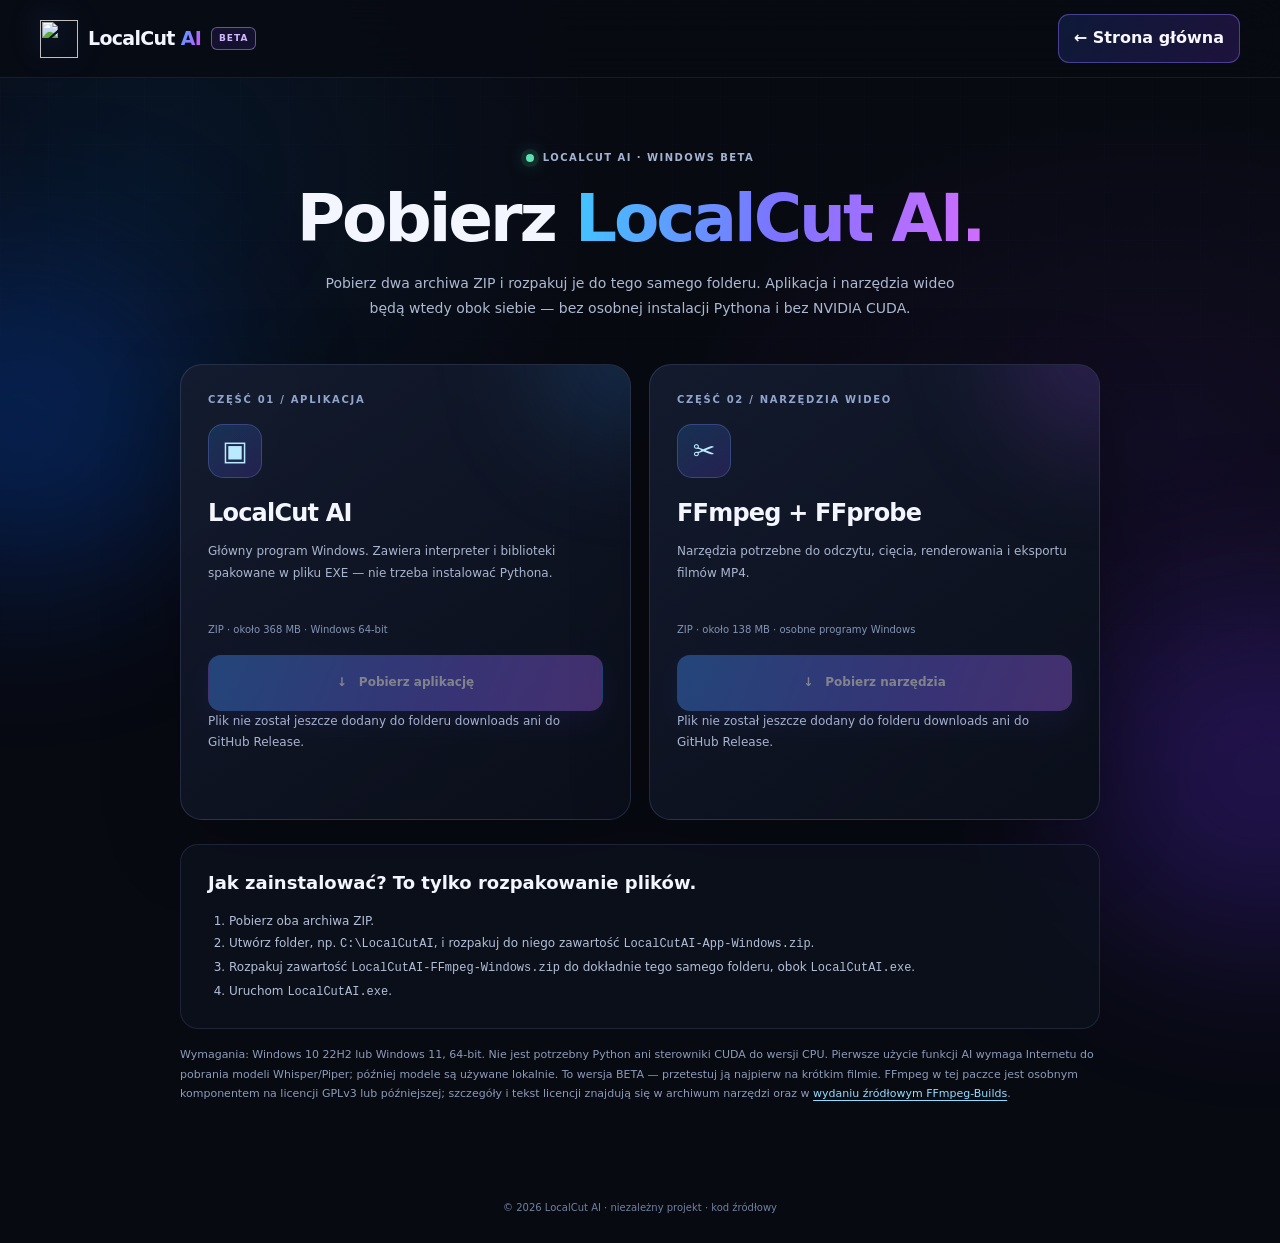
==== downloads.html @ 27575887 "Add files via upload" ====
<!doctype html>
<html lang="pl">
<head>
  <meta charset="utf-8">
  <meta name="viewport" content="width=device-width, initial-scale=1">
  <meta name="theme-color" content="#080a12">
  <meta name="github-repo" content="" data-note="Ustaw owner/repo, aby pobierać assety z publicznych GitHub Releases">
  <meta name="description" content="Pobierz LocalCut AI BETA na Windows 10/11 64-bit. Aplikacja i narzędzia FFmpeg.">
  <title>Pobieranie LocalCut AI — BETA</title>
  <link rel="icon" type="image/png" href="assets/favicon.png">
  <link rel="stylesheet" href="style.css">
  <style>
    .download-page-main{min-height:calc(100vh - 150px);padding:72px 0 96px;position:relative}
    .download-page-hero{text-align:center;max-width:760px;margin:0 auto 42px}
    .download-page-hero .eyebrow{justify-content:center}
    .download-page-hero h1{font-size:clamp(40px,6vw,66px);line-height:1.04;letter-spacing:-3px;margin:18px 0}
    .download-page-hero h1 span{background:linear-gradient(95deg,#42c5ff,#7d72ff,#d16dff);color:transparent;background-clip:text}
    .download-page-hero p{color:#aeb9d1;max-width:640px;margin:0 auto;line-height:1.8;font-size:14px}
    .download-parts{display:grid;grid-template-columns:repeat(2,minmax(0,1fr));gap:18px;max-width:920px;margin:0 auto}
    .download-part{position:relative;overflow:hidden;border:1px solid rgba(137,157,218,.2);border-radius:22px;padding:27px;background:linear-gradient(145deg,rgba(20,28,47,.94),rgba(11,15,26,.94));box-shadow:0 24px 80px rgba(0,0,0,.24)}
    .download-part:before{content:"";position:absolute;width:180px;height:180px;right:-90px;top:-100px;border-radius:50%;filter:blur(55px);background:rgba(54,155,255,.17);pointer-events:none}
    .download-part.tools:before{background:rgba(171,81,255,.2)}
    .part-number{font-size:10px;letter-spacing:1.7px;color:#91a4ce;font-weight:800}
    .part-icon{width:54px;height:54px;border-radius:15px;display:grid;place-items:center;margin:17px 0;background:linear-gradient(145deg,rgba(45,153,255,.19),rgba(127,82,255,.18));border:1px solid rgba(116,155,255,.28);font-size:27px;color:#b9eaff}
    .download-part h2{font-size:24px;letter-spacing:-.8px;margin:0 0 9px}
    .download-part p{font-size:12px;color:#a9b5cf;line-height:1.8;min-height:64px;margin:0 0 17px}
    .part-size{font-size:10px;color:#8393b5;margin:0 0 17px}
    .download-part .button{width:100%}
    .download-part .button[aria-disabled="true"]{opacity:.48;pointer-events:none;filter:grayscale(.25)}
    .part-status{font-size:10px;color:#8797b7;min-height:17px;margin:10px 0 0;line-height:1.6}
    .download-steps{max-width:920px;margin:24px auto 0;padding:24px 27px;border:1px solid rgba(137,157,218,.15);border-radius:18px;background:rgba(14,19,32,.68)}
    .download-steps h2{font-size:18px;margin:0 0 13px}
    .download-steps ol{margin:0;padding-left:21px;color:#b3bfd7;font-size:12px;line-height:1.9}
    .download-note{max-width:920px;margin:16px auto 0;color:#8c9ab8;font-size:11px;line-height:1.8}
    .download-note a{color:#91ddff;text-decoration:underline;text-underline-offset:3px}
    .download-footer{text-align:center;padding:0 20px 30px;color:#71809f;font-size:10px}
    @media(max-width:720px){.download-page-main{padding-top:50px}.download-parts{grid-template-columns:1fr}.download-part p{min-height:0}.download-page-hero h1{letter-spacing:-2px}}
  </style>
</head>
<body>
  <div class="scroll-progress" id="scroll-progress"></div>
  <div class="ambient ambient-one" aria-hidden="true"></div>
  <div class="ambient ambient-two" aria-hidden="true"></div>
  <header class="topbar">
    <a class="brand" href="index.html"><img src="assets/localcutai-logo.svg" alt="" width="38" height="38"><span>LocalCut <b>AI</b></span><span class="beta-mark">BETA</span></a>
    <a class="nav-download" href="index.html">← Strona główna</a>
  </header>
  <main class="download-page-main container">
    <div class="download-page-hero reveal is-visible">
      <div class="eyebrow"><span class="pulse-dot"></span> LOCALCUT AI · WINDOWS BETA</div>
      <h1>Pobierz <span>LocalCut AI.</span></h1>
      <p>Pobierz dwa archiwa ZIP i rozpakuj je do tego samego folderu. Aplikacja i narzędzia wideo będą wtedy obok siebie — bez osobnej instalacji Pythona i bez NVIDIA CUDA.</p>
    </div>
    <div class="download-parts">
      <article class="download-part">
        <div class="part-number">CZĘŚĆ 01 / APLIKACJA</div>
        <div class="part-icon">▣</div>
        <h2>LocalCut AI</h2>
        <p>Główny program Windows. Zawiera interpreter i biblioteki spakowane w pliku EXE — nie trzeba instalować Pythona.</p>
        <div class="part-size">ZIP · około 368 MB · Windows 64-bit</div>
        <a class="button primary" id="app-download" href="downloads/LocalCutAI-App-Windows.zip" aria-disabled="true"><span>↓</span> Pobierz aplikację</a>
        <p class="part-status" id="app-status" role="status">Sprawdzanie dostępności pliku…</p>
      </article>
      <article class="download-part tools">
        <div class="part-number">CZĘŚĆ 02 / NARZĘDZIA WIDEO</div>
        <div class="part-icon">✂</div>
        <h2>FFmpeg + FFprobe</h2>
        <p>Narzędzia potrzebne do odczytu, cięcia, renderowania i eksportu filmów MP4.</p>
        <div class="part-size">ZIP · około 138 MB · osobne programy Windows</div>
        <a class="button primary" id="ffmpeg-download" href="downloads/LocalCutAI-FFmpeg-Windows.zip" aria-disabled="true"><span>↓</span> Pobierz narzędzia</a>
        <p class="part-status" id="ffmpeg-status" role="status">Sprawdzanie dostępności pliku…</p>
      </article>
    </div>
    <section class="download-steps reveal is-visible">
      <h2>Jak zainstalować? To tylko rozpakowanie plików.</h2>
      <ol>
        <li>Pobierz oba archiwa ZIP.</li>
        <li>Utwórz folder, np. <code>C:\LocalCutAI</code>, i rozpakuj do niego zawartość <code>LocalCutAI-App-Windows.zip</code>.</li>
        <li>Rozpakuj zawartość <code>LocalCutAI-FFmpeg-Windows.zip</code> do dokładnie tego samego folderu, obok <code>LocalCutAI.exe</code>.</li>
        <li>Uruchom <code>LocalCutAI.exe</code>.</li>
      </ol>
    </section>
    <p class="download-note">Wymagania: Windows 10 22H2 lub Windows 11, 64-bit. Nie jest potrzebny Python ani sterowniki CUDA do wersji CPU. Pierwsze użycie funkcji AI wymaga Internetu do pobrania modeli Whisper/Piper; później modele są używane lokalnie. To wersja BETA — przetestuj ją najpierw na krótkim filmie. FFmpeg w tej paczce jest osobnym komponentem na licencji GPLv3 lub późniejszej; szczegóły i tekst licencji znajdują się w archiwum narzędzi oraz w <a href="https://github.com/BtbN/FFmpeg-Builds/releases/tag/autobuild-2026-10-27-18-38" target="_blank" rel="noopener">wydaniu źródłowym FFmpeg-Builds</a>.</p>
  </main>
  <footer class="download-footer">© <span id="year"></span> LocalCut AI · niezależny projekt · <a href="index.html#source">kod źródłowy</a></footer>
  <script src="download-page.js"></script>
</body>
</html>
---- style.css ----
:root{--bg:#080a12;--panel:#111522;--panel2:#151b2b;--text:#f4f6ff;--muted:#a2adc7;--line:rgba(155,171,219,.18);--cyan:#29d7ff;--blue:#477fff;--violet:#7957ff;--pink:#e333f5;--green:#5be2ad;--radius:22px;--max:1200px;--shadow:0 24px 90px rgba(0,0,0,.36)}
*{box-sizing:border-box}html{scroll-behavior:smooth;scroll-padding-top:94px}body{margin:0;background:radial-gradient(ellipse at 12% 14%,rgba(0,145,255,.085),transparent 28%),radial-gradient(ellipse at 90% 36%,rgba(140,55,255,.075),transparent 30%),var(--bg);color:var(--text);font-family:Inter,ui-sans-serif,system-ui,-apple-system,"Segoe UI",sans-serif;line-height:1.55;overflow-x:hidden}body:before{content:"";position:fixed;inset:0;z-index:-1;pointer-events:none;background-image:linear-gradient(rgba(122,143,194,.025) 1px,transparent 1px),linear-gradient(90deg,rgba(122,143,194,.025) 1px,transparent 1px);background-size:48px 48px;mask-image:linear-gradient(to bottom,black,transparent 78%)}a{color:inherit;text-decoration:none}button,input,select{font:inherit}.container{width:min(var(--max),calc(100% - 52px));margin-inline:auto}.scroll-progress{position:fixed;top:0;left:0;height:3px;width:0;background:linear-gradient(90deg,var(--cyan),var(--blue),var(--pink));z-index:1000;box-shadow:0 0 16px rgba(111,97,255,.85)}.ambient{position:absolute;pointer-events:none;filter:blur(90px);opacity:.25;border-radius:50%;z-index:-1;animation:ambientFloat 16s ease-in-out infinite alternate}.ambient-one{width:360px;height:320px;left:-160px;top:260px;background:#005dff}.ambient-two{width:390px;height:340px;right:-180px;top:600px;background:#6f31ff;animation-delay:-5s}.ambient-three{width:290px;height:250px;right:24%;top:1700px;background:#008abf;opacity:.13;animation-delay:-9s}@keyframes ambientFloat{from{transform:translate(0,0) scale(1)}to{transform:translate(55px,-36px) scale(1.16)}}
.topbar{height:78px;position:sticky;top:0;z-index:80;display:flex;align-items:center;justify-content:space-between;padding:0 max(26px,calc((100vw - var(--max))/2));background:rgba(8,10,18,.8);border-bottom:1px solid rgba(145,163,210,.12);backdrop-filter:blur(20px)}.brand{display:flex;align-items:center;gap:10px;font-size:19px;font-weight:800;letter-spacing:-.7px;white-space:nowrap}.brand img{width:38px;height:38px;filter:drop-shadow(0 0 15px rgba(83,111,255,.32))}.brand b{background:linear-gradient(110deg,#45a9ff,#ad67ff 72%,#ef4de4);color:transparent;background-clip:text}.beta-mark{font-size:9px;letter-spacing:1px;font-weight:800;padding:4px 7px;border:1px solid rgba(201,174,255,.45);border-radius:6px;color:#d2b9ff;background:rgba(106,70,230,.13)}.nav{display:flex;align-items:center;gap:25px;color:#c1c8da;font-size:12px}.nav>a:not(.nav-download){transition:color .2s}.nav>a:not(.nav-download):hover{color:#fff}.nav-download{display:flex;align-items:center;gap:10px;padding:11px 15px;border-radius:11px;border:1px solid rgba(137,118,255,.45);background:linear-gradient(120deg,rgba(54,108,255,.17),rgba(134,63,255,.18));color:#f8f7ff;font-weight:700}.nav-download span{font-size:16px;color:#a5e7ff}.menu-toggle{display:none;background:transparent;border:1px solid var(--line);color:white;border-radius:10px;padding:7px 11px;font-size:22px;cursor:pointer}
.hero{min-height:640px;padding-top:78px;padding-bottom:78px;display:grid;grid-template-columns:.91fr 1.09fr;align-items:center;gap:38px}.hero-copy{position:relative;z-index:2}.eyebrow{display:flex;align-items:center;gap:9px;color:#a5b3d2;font-size:10px;font-weight:800;letter-spacing:1.45px;line-height:1.65}.pulse-dot{width:8px;height:8px;background:var(--green);border-radius:50%;box-shadow:0 0 0 5px rgba(91,226,173,.1),0 0 18px rgba(91,226,173,.65);animation:pulse 2s ease-in-out infinite}.beta-pill{letter-spacing:.75px;border:1px solid rgba(207,167,255,.3);color:#d9c2ff;background:rgba(127,79,255,.13);padding:4px 8px;border-radius:7px;font-size:9px;white-space:nowrap}@keyframes pulse{50%{box-shadow:0 0 0 8px rgba(91,226,173,.015),0 0 22px rgba(91,226,173,.9)}}.hero h1{font-size:clamp(45px,5vw,70px);line-height:1.02;letter-spacing:-3.8px;margin:24px 0 21px;font-weight:850}.hero h1 span,.section h2 span,.privacy-copy h2 span,.download-copy h2 span{background:linear-gradient(95deg,#42c5ff 0%,#6887ff 38%,#bc6bff 79%,#ee69dc 100%);color:transparent;background-clip:text}.hero-lede{color:#b0bbd1;font-size:15px;max-width:525px;line-height:1.9;margin:0}.hero-actions{display:flex;gap:12px;flex-wrap:wrap;margin-top:29px}.button{display:inline-flex;align-items:center;justify-content:center;gap:12px;min-height:56px;padding:10px 16px;border-radius:13px;font-size:12px;font-weight:750;border:1px solid transparent;transition:transform .2s,border-color .2s,box-shadow .2s,background .2s;cursor:pointer}.button:hover{transform:translateY(-2px)}.button.primary{background:linear-gradient(110deg,#287cfb,#6654f7 62%,#8e4ce8);box-shadow:0 10px 32px rgba(78,85,248,.22);color:#fff}.button.primary:hover{box-shadow:0 14px 40px rgba(78,85,248,.38)}.button.secondary{border-color:rgba(138,157,208,.3);background:rgba(18,23,38,.72);color:#edf1ff}.button.secondary:hover{border-color:rgba(112,202,255,.7);background:rgba(27,37,61,.8)}.button small{display:block;color:#d3dcff;font-weight:500;font-size:9px;margin-top:2px}.windows-mark{font-size:29px;line-height:1;color:#eaf8ff}.source-braces{font:700 17px ui-monospace,monospace;color:#9eeeff}.button-arrow{margin-left:5px;font-size:19px;font-weight:400}.download-trigger[aria-disabled="true"]{opacity:.62;filter:saturate(.65);cursor:not-allowed}.download-trigger[aria-disabled="true"]:hover{transform:none;box-shadow:0 10px 32px rgba(78,85,248,.22)}.download-status{font-size:10px;line-height:1.65;color:#8794b0;min-height:17px;margin:10px 0 0}.trust-row{display:flex;gap:18px;flex-wrap:wrap;margin-top:20px;color:#a4b0c7;font-size:10px}.trust-row span{display:flex;align-items:center;gap:6px}.trust-row i{font-style:normal;color:var(--green);font-size:13px}.hero-visual{position:relative;min-width:0;padding:14px 2px 22px 0;perspective:1000px}.hero-orbit{position:absolute;pointer-events:none;border-radius:50%;border:1px solid rgba(93,140,255,.24);transform:rotate(-16deg);animation:orbitPulse 8s ease-in-out infinite}.orbit-a{width:115%;height:90%;left:-6%;top:7%;box-shadow:0 0 44px rgba(77,87,255,.1)}.orbit-b{width:100%;height:110%;left:3%;top:-8%;border-color:rgba(186,87,255,.16);animation-delay:-4s}@keyframes orbitPulse{50%{transform:rotate(-9deg) scale(1.018);opacity:.5}}.screenshot-frame{position:relative;background:#0d111b;border:1px solid rgba(119,149,229,.44);border-radius:17px;padding:7px;box-shadow:0 25px 100px rgba(12,51,151,.26),0 5px 25px rgba(0,0,0,.45);transform:rotateY(-5deg) rotateX(1.5deg);overflow:hidden}.browser-chrome{height:33px;display:flex;align-items:center;gap:12px;padding:0 9px;color:#8795b6;font-size:9px;border-bottom:1px solid rgba(142,159,202,.13)}.chrome-dots{display:flex;gap:5px}.chrome-dots i{width:7px;height:7px;border-radius:50%;background:#fb6b72}.chrome-dots i:nth-child(2){background:#e9b65c}.chrome-dots i:nth-child(3){background:#56d5a5}.chrome-beta{margin-left:auto;color:#d6b8ff;border:1px solid rgba(177,126,255,.3);border-radius:5px;padding:2px 5px;font-size:8px}.hero-screenshot{display:block;width:100%;height:auto;border-radius:5px;position:relative;z-index:1}.frame-reflection{position:absolute;top:-20%;left:-70%;height:160%;width:45%;z-index:2;transform:rotate(20deg);background:linear-gradient(90deg,transparent,rgba(255,255,255,.08),transparent);animation:shine 8s ease-in-out infinite}@keyframes shine{0%,20%{left:-70%}60%,100%{left:140%}}.float-chip{position:absolute;z-index:4;display:flex;align-items:center;gap:10px;padding:12px 14px;border:1px solid rgba(125,148,213,.3);border-radius:13px;background:rgba(14,19,32,.92);box-shadow:0 18px 55px rgba(0,0,0,.33);backdrop-filter:blur(15px);animation:floatUp 5s ease-in-out infinite}.chip-caption{left:-28px;top:3px}.chip-voice{right:-10px;bottom:0;animation-delay:-2.5s}@keyframes floatUp{50%{transform:translateY(-9px)}}.chip-icon{width:34px;height:34px;display:grid;place-items:center;border-radius:9px;font-size:12px;font-weight:900}.cyan-icon{color:#95f1ff;background:rgba(27,183,255,.17);border:1px solid rgba(27,183,255,.32)}.purple-icon{color:#e1bbff;background:rgba(150,89,255,.2);border:1px solid rgba(172,103,255,.32);font-size:20px}.float-chip b{display:block;font-size:11px}.float-chip small{display:block;font-size:9px;color:#91a0c0;margin-top:2px}.chip-check{color:var(--green);font-size:17px}.equalizer{display:flex;align-items:center;gap:3px;height:25px}.equalizer i{width:3px;border-radius:4px;background:#b77cff;height:8px;animation:eq .8s ease-in-out infinite alternate}.equalizer i:nth-child(2){height:17px;animation-delay:-.2s}.equalizer i:nth-child(3){height:12px;animation-delay:-.5s}.equalizer i:nth-child(4){height:22px;animation-delay:-.1s}.equalizer i:nth-child(5){height:10px;animation-delay:-.35s}@keyframes eq{to{height:4px}}
.ticker-band{overflow:hidden;white-space:nowrap;border-block:1px solid rgba(134,157,213,.14);background:rgba(13,17,29,.65)}.ticker-track{display:flex;align-items:center;justify-content:flex-start;gap:28px;width:max-content;padding:18px 0;animation:ticker 36s linear infinite;color:#8d9ab7;font-size:9px;letter-spacing:1.7px;font-weight:800}.ticker-track b{color:#7e70ff;font-size:14px}@keyframes ticker{to{transform:translateX(-50%)}}
.section{padding-top:105px;padding-bottom:100px}.section-heading{display:flex;align-items:flex-end;justify-content:space-between;gap:36px;margin-bottom:34px}.section-heading>.eyebrow,.section-heading .eyebrow{margin-bottom:14px}.section h2,.download-copy h2{font-size:clamp(35px,4vw,51px);line-height:1.08;letter-spacing:-2.2px;margin:0;font-weight:820}.section-heading>p{max-width:350px;color:#9ea9c3;font-size:13px;line-height:1.85;margin:0 0 3px}.feature-grid{display:grid;grid-template-columns:repeat(3,minmax(0,1fr));gap:15px}.feature-card{position:relative;isolation:isolate;min-height:252px;overflow:hidden;padding:24px;border:1px solid rgba(138,157,210,.16);border-radius:18px;background:linear-gradient(150deg,rgba(19,25,42,.9),rgba(11,14,24,.96));transition:transform .25s,border-color .25s,background .25s}.feature-card:before{content:"";position:absolute;width:190px;height:190px;right:-110px;top:-105px;border-radius:50%;background:#5978ff;opacity:0;filter:blur(45px);z-index:-1;transition:opacity .3s}.feature-card:hover{transform:translateY(-5px);border-color:rgba(112,169,255,.5);background:linear-gradient(150deg,rgba(24,32,54,.96),rgba(11,14,24,.96))}.feature-card:hover:before{opacity:.22}.feature-icon{width:44px;height:44px;border-radius:13px;display:grid;place-items:center;font-weight:850;font-size:15px;margin-bottom:18px;border:1px solid rgba(153,176,255,.22)}.feature-icon.cyan{color:#82ecff;background:linear-gradient(145deg,#0c4261,#0b273a)}.feature-icon.violet{color:#c9baff;background:linear-gradient(145deg,#352160,#1c1c3d)}.feature-icon.blue{color:#99beff;background:linear-gradient(145deg,#123c70,#142448)}.feature-icon.purple{color:#dab2ff;background:linear-gradient(145deg,#50286c,#241839)}.feature-icon.orange{color:#ffd09b;background:linear-gradient(145deg,#63401f,#2a211d)}.feature-icon.green{color:#9cf1c4;background:linear-gradient(145deg,#15513e,#172b2b)}.feature-topline{position:absolute;right:20px;top:32px;color:#62708f;font-size:8px;font-weight:800;letter-spacing:1px}.feature-card h3{font-size:16px;letter-spacing:-.3px;margin:0 0 9px}.feature-card p{font-size:12px;line-height:1.8;color:#9da9c3;margin:0;max-width:340px}.feature-bottom{display:flex;flex-wrap:wrap;gap:6px;margin-top:18px}.feature-bottom span{font-size:8px;letter-spacing:.6px;font-weight:800;color:#9eacc9;border:1px solid rgba(134,152,199,.17);border-radius:5px;padding:4px 6px;background:rgba(255,255,255,.018)}
.privacy-band{position:relative;margin:0 0 6px;border-block:1px solid rgba(117,139,201,.15);background:linear-gradient(95deg,rgba(10,25,42,.9),rgba(22,16,43,.85),rgba(9,14,25,.95));overflow:hidden}.privacy-band:before{content:"";position:absolute;inset:0;background:linear-gradient(120deg,transparent 30%,rgba(89,122,255,.07),transparent 75%);animation:privacySweep 11s linear infinite}@keyframes privacySweep{from{transform:translateX(-55%)}to{transform:translateX(55%)}}.privacy-inner{position:relative;display:grid;grid-template-columns:100px minmax(0,1fr) 200px;gap:28px;align-items:center;padding-block:48px}.privacy-symbol{width:78px;height:78px;position:relative;display:grid;place-items:center;border-radius:23px;background:linear-gradient(145deg,rgba(16,104,173,.25),rgba(104,54,199,.23));border:1px solid rgba(82,185,255,.32);box-shadow:inset 0 0 32px rgba(80,130,255,.1)}.privacy-lock{font-size:37px;color:#83ddff}.privacy-ring{position:absolute;inset:-9px;border:1px solid rgba(104,159,255,.24);border-radius:29px;transform:rotate(17deg)}.privacy-copy .eyebrow{margin-bottom:10px}.privacy-copy h2{font-size:31px;letter-spacing:-1px;line-height:1.1;margin:0 0 12px}.privacy-copy p{max-width:690px;color:#a1aec7;font-size:12px;line-height:1.9;margin:0}.privacy-stamp{justify-self:end;width:158px;height:158px;border-radius:50%;display:flex;flex-direction:column;align-items:center;justify-content:center;border:1px dashed rgba(91,220,187,.45);background:radial-gradient(circle,rgba(41,172,139,.11),transparent 66%);color:#86ebc7;transform:rotate(9deg)}.privacy-stamp span{font-size:13px;letter-spacing:4px;font-weight:900}.privacy-stamp b{font-size:30px;line-height:1.1;letter-spacing:1px}.privacy-stamp small{font-size:6px;letter-spacing:1px;color:#87bfae;margin-top:7px}
.showcase-section{padding-top:104px}.showcase-grid{display:grid;grid-template-columns:repeat(3,minmax(0,1fr));gap:15px}.showcase-card{min-width:0;text-align:left;padding:0;overflow:hidden;border-radius:16px;border:1px solid rgba(137,157,211,.2);background:linear-gradient(145deg,rgba(19,25,42,.92),rgba(10,13,22,.98));color:var(--text);cursor:pointer;transition:transform .25s,border-color .25s,box-shadow .25s}.showcase-card:hover{transform:translateY(-5px);border-color:rgba(124,154,255,.55);box-shadow:0 20px 45px rgba(0,0,0,.28)}.showcase-image-wrap{display:block;position:relative;padding:8px;background:#0e121b;border-bottom:1px solid rgba(137,157,211,.16)}.showcase-image-wrap img{display:block;width:100%;height:auto;border-radius:7px}.zoom-indicator{position:absolute;right:16px;top:16px;padding:7px 9px;border:1px solid rgba(255,255,255,.15);border-radius:8px;background:rgba(8,10,18,.77);font-size:9px;opacity:0;transform:translateY(4px);transition:all .2s}.showcase-card:hover .zoom-indicator,.showcase-card:focus-visible .zoom-indicator{opacity:1;transform:translateY(0)}.showcase-caption{display:flex;justify-content:space-between;align-items:center;gap:10px;padding:16px 17px}.showcase-caption b{display:block;font-size:12px}.showcase-caption small{display:block;margin-top:3px;color:#909db9;font-size:9px}.caption-number{font-size:10px;color:#8c83ff;font-weight:800;letter-spacing:1px}
.steps{display:grid;grid-template-columns:repeat(4,minmax(0,1fr));gap:22px}.step{position:relative;border-top:1px solid rgba(133,156,213,.23);padding-top:22px}.step-number{display:inline-flex;align-items:center;justify-content:center;width:38px;height:38px;border-radius:11px;background:rgba(93,91,255,.12);border:1px solid rgba(125,115,255,.32);color:#bcb4ff;font-weight:800;font-size:12px}.step-line{position:absolute;left:48px;right:0;top:41px;height:1px;background:linear-gradient(90deg,rgba(116,112,255,.55),transparent)}.step h3{font-size:14px;margin:17px 0 7px}.step p{color:#98a5bf;font-size:11px;line-height:1.8;margin:0;max-width:220px}
.download-section{padding-top:26px;padding-bottom:104px}.download-panel{position:relative;display:grid;grid-template-columns:1.2fr .8fr;gap:20px;align-items:center;min-height:370px;overflow:hidden;padding:44px 45px;border:1px solid rgba(123,144,211,.23);border-radius:25px;background:radial-gradient(ellipse at 87% 48%,rgba(98,60,240,.15),transparent 40%),linear-gradient(120deg,rgba(18,25,43,.97),rgba(10,13,24,.98));box-shadow:var(--shadow)}.download-panel:before{content:"";position:absolute;inset:0;background:linear-gradient(105deg,transparent 15%,rgba(83,115,255,.055),transparent 78%);pointer-events:none}.download-copy{position:relative;z-index:1}.download-copy .eyebrow{margin-bottom:13px}.download-copy h2{font-size:42px}.download-copy>p{max-width:535px;color:#9eacc7;font-size:12px;line-height:1.9;margin:17px 0}.download-actions{display:flex;gap:11px;flex-wrap:wrap;align-items:stretch;margin-top:20px}.download-actions .button{justify-content:flex-start}.download-actions .button.secondary small{color:#9facc9}.download-copy .bottom-status{min-height:18px;margin-top:10px}.download-meta{display:flex;flex-wrap:wrap;gap:17px;color:#8fa0bd;font-size:9px;margin-top:14px}.download-art{position:relative;min-height:280px;display:grid;place-items:center}.download-art img{position:relative;width:180px;height:180px;filter:drop-shadow(0 0 30px rgba(78,115,255,.2));animation:logoFloat 5s ease-in-out infinite}.art-orbit{position:absolute;border:1px solid rgba(115,139,255,.25);border-radius:50%;transform:rotate(-18deg)}.art-orbit-a{width:250px;height:190px;animation:orbitPulse 9s ease-in-out infinite}.art-orbit-b{width:330px;height:230px;border-color:rgba(208,77,255,.15);transform:rotate(42deg);animation:orbitPulse 10s ease-in-out infinite reverse}.art-label{position:absolute;bottom:8px;font-size:9px;letter-spacing:2.5px;color:#9ba9c7}.art-label i{font-style:normal;color:#8b78ff;margin-inline:9px}.beta-sticker{position:absolute;top:20px;right:15px;transform:rotate(10deg);width:58px;height:58px;border-radius:50%;display:grid;place-content:center;text-align:center;border:1px solid rgba(219,183,255,.5);background:linear-gradient(135deg,rgba(109,64,255,.25),rgba(224,53,242,.13));color:#e0c7ff;font-size:13px;font-weight:900;line-height:1.15;box-shadow:0 0 25px rgba(125,80,255,.18)}.beta-sticker small{font-size:7px;letter-spacing:1px}
.source-section{padding-top:6px;padding-bottom:110px}.source-layout{display:grid;grid-template-columns:minmax(250px,.7fr) minmax(0,1.3fr);gap:16px;align-items:stretch}.source-intro,.source-viewer{border:1px solid rgba(137,157,211,.2);border-radius:20px;background:linear-gradient(145deg,rgba(18,25,44,.96),rgba(9,12,22,.98));overflow:hidden}.source-intro{padding:28px;position:relative;isolation:isolate}.source-intro:before{content:"";position:absolute;width:220px;height:220px;right:-110px;top:-100px;border-radius:50%;background:#6b46ff;filter:blur(75px);opacity:.14;z-index:-1}.source-mark{width:55px;height:55px;display:grid;place-items:center;border-radius:15px;border:1px solid rgba(111,205,255,.4);background:linear-gradient(145deg,#113b61,#30164e);font:800 18px ui-monospace,monospace;color:#8fe9ff;box-shadow:0 0 25px rgba(67,113,255,.15)}.source-mini-label{margin-top:22px;font-size:9px;letter-spacing:1.4px;font-weight:800;color:#9487ff}.source-intro h3{font-size:25px;letter-spacing:-.8px;margin:7px 0 11px}.source-intro>p{font-size:12px;line-height:1.9;color:#a4b0c9;margin:0 0 20px}.source-download{display:flex;width:max-content;max-width:100%;margin-top:5px}.license-note{display:flex;flex-direction:column;gap:8px;margin-top:22px;padding:15px;border:1px solid rgba(137,157,211,.2);border-radius:13px;background:rgba(8,11,20,.6)}.license-note b{font-size:11px;color:#c4b9ff}.license-note span{font-size:10px;color:#9ca9c2;line-height:1.8}.license-note a{font-size:10px;color:#78dfff}.repo-note{display:flex;gap:9px;align-items:flex-start;font-size:10px;color:#8694b1;margin-top:18px;line-height:1.7}.green-dot{display:inline-block;flex:none;width:7px;height:7px;background:var(--green);border-radius:50%;box-shadow:0 0 12px rgba(91,226,173,.5);margin-top:4px}.source-viewer{display:flex;flex-direction:column;min-width:0}.source-toolbar{display:grid;grid-template-columns:1fr;gap:8px;padding:14px;border-bottom:1px solid rgba(137,157,211,.17);background:#11182a}.source-toolbar-label{display:flex;align-items:center;gap:8px;font-size:9px;font-weight:800;letter-spacing:1px;color:#8899bd;margin-bottom:1px}.source-live-dot{width:6px;height:6px;border-radius:50%;background:#62e7b0;box-shadow:0 0 9px #42c99c}.source-toolbar label{font-size:10px;color:#9eabc6}.source-toolbar select{width:100%;min-width:0;background:#0b1020;border:1px solid #343f5d;color:#e8edff;border-radius:8px;padding:10px;font-size:11px;outline:none}.source-toolbar select:focus-visible,.copy-code:focus-visible,.button:focus-visible,a:focus-visible,button:focus-visible{outline:2px solid #8fe9ff;outline-offset:3px}.copy-code{border:1px solid rgba(122,106,255,.42);border-radius:8px;background:rgba(94,72,202,.18);color:#e8e4ff;padding:9px 11px;font-size:10px;font-weight:800;cursor:pointer;transition:background .2s}.copy-code:hover{background:rgba(113,87,235,.33)}.source-filepath{padding:9px 14px;border-bottom:1px solid rgba(137,157,211,.12);background:#0c101c;color:#7f91b8;font:10px ui-monospace,SFMono-Regular,Consolas,monospace;overflow-wrap:anywhere}.source-code{margin:0;padding:19px;min-height:410px;max-height:560px;overflow:auto;background:#070a12;color:#d7e0f7;font:11px/1.68 ui-monospace,SFMono-Regular,Consolas,'Liberation Mono',monospace;tab-size:4;white-space:pre}.source-code code{font:inherit}.source-footer{display:flex;align-items:flex-start;justify-content:space-between;gap:14px;padding:10px 14px;border-top:1px solid rgba(137,157,211,.14);background:#0c101c}.source-footer p{font-size:10px;line-height:1.6;color:#8190b1;margin:0}.source-footer span{font-size:8px;letter-spacing:1px;color:#657694;white-space:nowrap;padding-top:3px}
.faq{padding-top:22px;padding-bottom:100px}.faq .section-heading{margin-bottom:22px}.faq-list{border-top:1px solid rgba(137,157,211,.19)}.faq-list details{border-bottom:1px solid rgba(137,157,211,.19);padding:0 3px}.faq-list summary{list-style:none;position:relative;cursor:pointer;padding:19px 38px 19px 0;font-size:13px;font-weight:700}.faq-list summary::-webkit-details-marker{display:none}.faq-list summary:after{content:"+";position:absolute;right:6px;top:15px;color:#a59bff;font-size:22px;font-weight:400;transition:transform .2s}.faq-list details[open] summary:after{transform:rotate(45deg)}.faq-list details p{max-width:800px;color:#9eaac3;font-size:12px;line-height:1.9;margin:0;padding:0 32px 19px 0}.faq-list code{font:11px ui-monospace,monospace;color:#c8baff;background:#17152a;padding:3px 5px;border-radius:4px}.footer{border-top:1px solid rgba(137,157,211,.16);background:rgba(7,9,16,.72)}.footer-inner{display:flex;align-items:center;justify-content:space-between;gap:25px;padding-block:26px}.footer .brand{font-size:15px}.footer .brand img{width:34px;height:34px}.footer-links{display:flex;gap:21px;color:#8c9ab7;font-size:10px}.footer-links a:hover{color:white}.copyright{font-size:9px;color:#697896}.footer-disclaimer{padding-bottom:18px;color:#62708d;font-size:9px;line-height:1.7}.toast{position:fixed;left:50%;bottom:25px;z-index:150;transform:translate(-50%,16px);opacity:0;pointer-events:none;max-width:min(600px,calc(100% - 30px));padding:13px 17px;border:1px solid rgba(133,151,213,.3);border-radius:12px;background:rgba(13,18,31,.96);box-shadow:0 20px 70px rgba(0,0,0,.4);color:#e8eeff;font-size:12px;line-height:1.65;transition:opacity .25s,transform .25s}.toast.show{opacity:1;transform:translate(-50%,0)}.lightbox{position:fixed;inset:0;z-index:120;display:flex;flex-direction:column;justify-content:center;align-items:center;gap:12px;padding:56px 24px 30px;background:rgba(4,5,11,.94);backdrop-filter:blur(16px);opacity:0;visibility:hidden;transition:opacity .25s,visibility .25s}.lightbox.open{opacity:1;visibility:visible}.lightbox img{max-width:min(1400px,100%);max-height:calc(100vh - 115px);object-fit:contain;border:1px solid rgba(140,160,225,.3);border-radius:10px;box-shadow:0 25px 100px rgba(0,0,0,.5)}.lightbox p{font-size:10px;color:#8492b1;margin:0}.lightbox-close{position:absolute;top:18px;right:23px;display:grid;place-items:center;width:42px;height:42px;border-radius:12px;border:1px solid rgba(137,157,211,.25);background:#151a2a;color:white;font-size:27px;cursor:pointer}.reveal{opacity:0;transform:translateY(20px);transition:opacity .7s ease,transform .7s cubic-bezier(.2,.7,.1,1)}.reveal.is-visible{opacity:1;transform:translateY(0)}.reveal-delay{transition-delay:.13s}.reveal-delay-1{transition-delay:.08s}.reveal-delay-2{transition-delay:.16s}.reveal-delay-3{transition-delay:.24s}
@media(max-width:1050px){.topbar{padding-inline:24px}.nav{gap:15px}.hero{grid-template-columns:1fr;gap:50px;padding-top:64px}.hero-copy{max-width:760px}.hero-visual{width:min(900px,100%);margin:0 auto}.chip-caption{left:-12px}.chip-voice{right:-7px}.feature-grid{grid-template-columns:repeat(2,minmax(0,1fr))}.privacy-inner{grid-template-columns:80px minmax(0,1fr) 145px;gap:22px}.privacy-stamp{width:130px;height:130px}.source-layout{grid-template-columns:1fr}.source-intro{padding:26px}.source-viewer{min-height:0}.source-code{min-height:360px}.download-panel{grid-template-columns:1fr .65fr;padding:35px}.download-art img{width:148px;height:148px}}
@media(max-width:760px){.container{width:calc(100% - 34px)}.topbar{height:68px;padding-inline:17px}.brand{font-size:17px;gap:7px}.brand img{width:33px;height:33px}.beta-mark{font-size:8px}.menu-toggle{display:block}.nav{position:absolute;top:67px;left:12px;right:12px;display:none;flex-direction:column;align-items:stretch;gap:0;padding:10px;border:1px solid rgba(137,157,211,.2);border-radius:14px;background:rgba(10,14,25,.98);box-shadow:0 15px 45px rgba(0,0,0,.35)}.nav.open{display:flex}.nav>a{padding:12px 13px}.nav-download{justify-content:center;margin-top:6px}.hero{padding-top:52px;padding-bottom:64px;gap:46px}.eyebrow{font-size:9px;letter-spacing:1.05px;flex-wrap:wrap}.hero h1{font-size:clamp(42px,11vw,61px);letter-spacing:-2.7px;margin-top:20px}.hero-lede{font-size:13px}.hero-actions{display:grid;grid-template-columns:1fr}.hero-actions .button{width:100%;justify-content:flex-start}.hero-visual{padding:13px 1px 22px}.screenshot-frame{transform:none;padding:5px;border-radius:12px}.browser-chrome{height:28px}.hero-screenshot{border-radius:4px}.chip-caption{top:-20px;left:-5px}.chip-voice{bottom:-10px;right:-4px}.float-chip{padding:9px 10px;gap:7px}.float-chip b{font-size:10px}.float-chip small{font-size:8px}.chip-icon{width:29px;height:29px}.ticker-track{padding:14px 0;font-size:8px;gap:19px}.section{padding-top:73px;padding-bottom:72px}.section-heading{display:block;margin-bottom:24px}.section h2,.download-copy h2{font-size:clamp(32px,8vw,43px);letter-spacing:-1.55px}.section-heading>p{margin-top:15px;font-size:12px}.feature-grid{grid-template-columns:1fr;gap:11px}.feature-card{min-height:0;padding:21px}.feature-card p{max-width:none}.feature-topline{font-size:7px;right:15px;top:26px}.privacy-inner{grid-template-columns:54px minmax(0,1fr);gap:16px;padding-block:30px}.privacy-symbol{width:50px;height:50px;border-radius:15px}.privacy-lock{font-size:27px}.privacy-ring{inset:-6px;border-radius:19px}.privacy-copy .eyebrow{font-size:8px}.privacy-copy h2{font-size:25px}.privacy-copy p{font-size:11px}.privacy-stamp{display:none}.showcase-grid{grid-template-columns:1fr;gap:13px}.showcase-caption{padding:13px 14px}.showcase-caption b{font-size:12px}.showcase-caption small{font-size:9px}.zoom-indicator{opacity:1;transform:none}.steps{grid-template-columns:1fr 1fr;gap:25px 17px}.step h3{font-size:13px}.step p{font-size:10px}.download-section{padding-top:8px;padding-bottom:73px}.download-panel{grid-template-columns:1fr;padding:28px 22px;gap:15px;border-radius:18px}.download-art{min-height:195px;order:-1}.download-art img{width:125px;height:125px}.art-orbit-a{width:190px;height:150px}.art-orbit-b{width:245px;height:175px}.art-label{bottom:0}.beta-sticker{top:5px;right:10px;width:49px;height:49px;font-size:11px}.download-copy h2{font-size:36px}.download-copy>p{font-size:11px}.download-actions{flex-direction:column}.download-actions .button{width:100%;justify-content:flex-start}.download-meta{gap:10px}.source-section{padding-bottom:75px}.source-intro{padding:22px}.source-intro h3{font-size:22px}.source-toolbar{padding:11px}.source-code{font-size:10px;padding:13px;min-height:280px;max-height:450px}.source-footer{display:block}.source-footer span{display:block;margin-top:8px}.faq{padding-top:8px;padding-bottom:70px}.faq-list summary{font-size:12px;padding-block:17px}.faq-list details p{font-size:11px}.footer-inner{align-items:flex-start;flex-wrap:wrap;gap:16px;padding-block:20px}.footer-links{order:3;display:flex;flex-wrap:wrap;gap:15px;width:100%}.copyright{margin-left:auto;font-size:8px}.footer-disclaimer{font-size:8px;padding-bottom:15px}}
@media(max-width:420px){.beta-pill{margin-top:2px}.hero h1{font-size:41px}.trust-row{gap:10px}.trust-row span{font-size:9px}.float-chip{max-width:210px}.chip-voice{right:-3px}.steps{grid-template-columns:1fr}.step-line{right:15%}.download-copy h2{font-size:33px}.copyright{width:100%;margin-left:0}.source-download{width:100%}}
@media(prefers-reduced-motion:reduce){html{scroll-behavior:auto}*,*:before,*:after{animation:none!important;transition:none!important}.reveal{opacity:1;transform:none}.scroll-progress{display:none}}

/* Release downloads counter: actual GitHub Release asset statistics, never a made-up number. */
.download-counter{display:grid;grid-template-columns:44px auto;align-items:center;column-gap:12px;row-gap:4px;max-width:470px;margin-top:20px;padding:13px 15px;border:1px solid rgba(112,145,220,.24);border-radius:14px;background:linear-gradient(120deg,rgba(22,31,53,.78),rgba(12,15,28,.8));}
.counter-symbol{width:42px;height:42px;display:grid;place-items:center;border-radius:12px;background:linear-gradient(145deg,rgba(54,154,255,.2),rgba(139,74,255,.22));border:1px solid rgba(123,154,255,.3);font-size:26px;color:#a8d7ff;grid-row:span 2;}
.counter-number-wrap{display:flex;align-items:baseline;gap:8px;flex-wrap:wrap}.counter-number-wrap strong{font-size:25px;letter-spacing:-.8px;color:#fff}.counter-number-wrap span{font-size:11px;color:#b6c2dd}.download-counter>small{font-size:9px;line-height:1.5;color:#8593b3;grid-column:2}
.source-more-downloads{display:flex;flex-direction:column;gap:8px;margin-top:12px}.source-more-downloads a{font-size:10px;color:#8fe4ff;text-decoration:underline;text-underline-offset:3px}
.showcase-image-wrap{min-height:290px;display:flex;align-items:center;justify-content:center;overflow:hidden}.showcase-image-wrap img{max-height:360px;max-width:100%;width:auto;height:auto;object-fit:contain}.real-screenshot-grid .showcase-card:first-child .showcase-image-wrap img{width:100%;max-height:none;object-fit:contain}.real-screenshot-grid .showcase-card:nth-child(2) .showcase-image-wrap img,.real-screenshot-grid .showcase-card:nth-child(3) .showcase-image-wrap img{max-width:100%;max-height:360px;width:auto;object-fit:contain;}
@media(max-width:760px){.download-counter{max-width:none}.showcase-image-wrap{min-height:230px}.real-screenshot-grid .showcase-card:first-child .showcase-image-wrap img{width:100%}.showcase-image-wrap img{max-height:320px}}
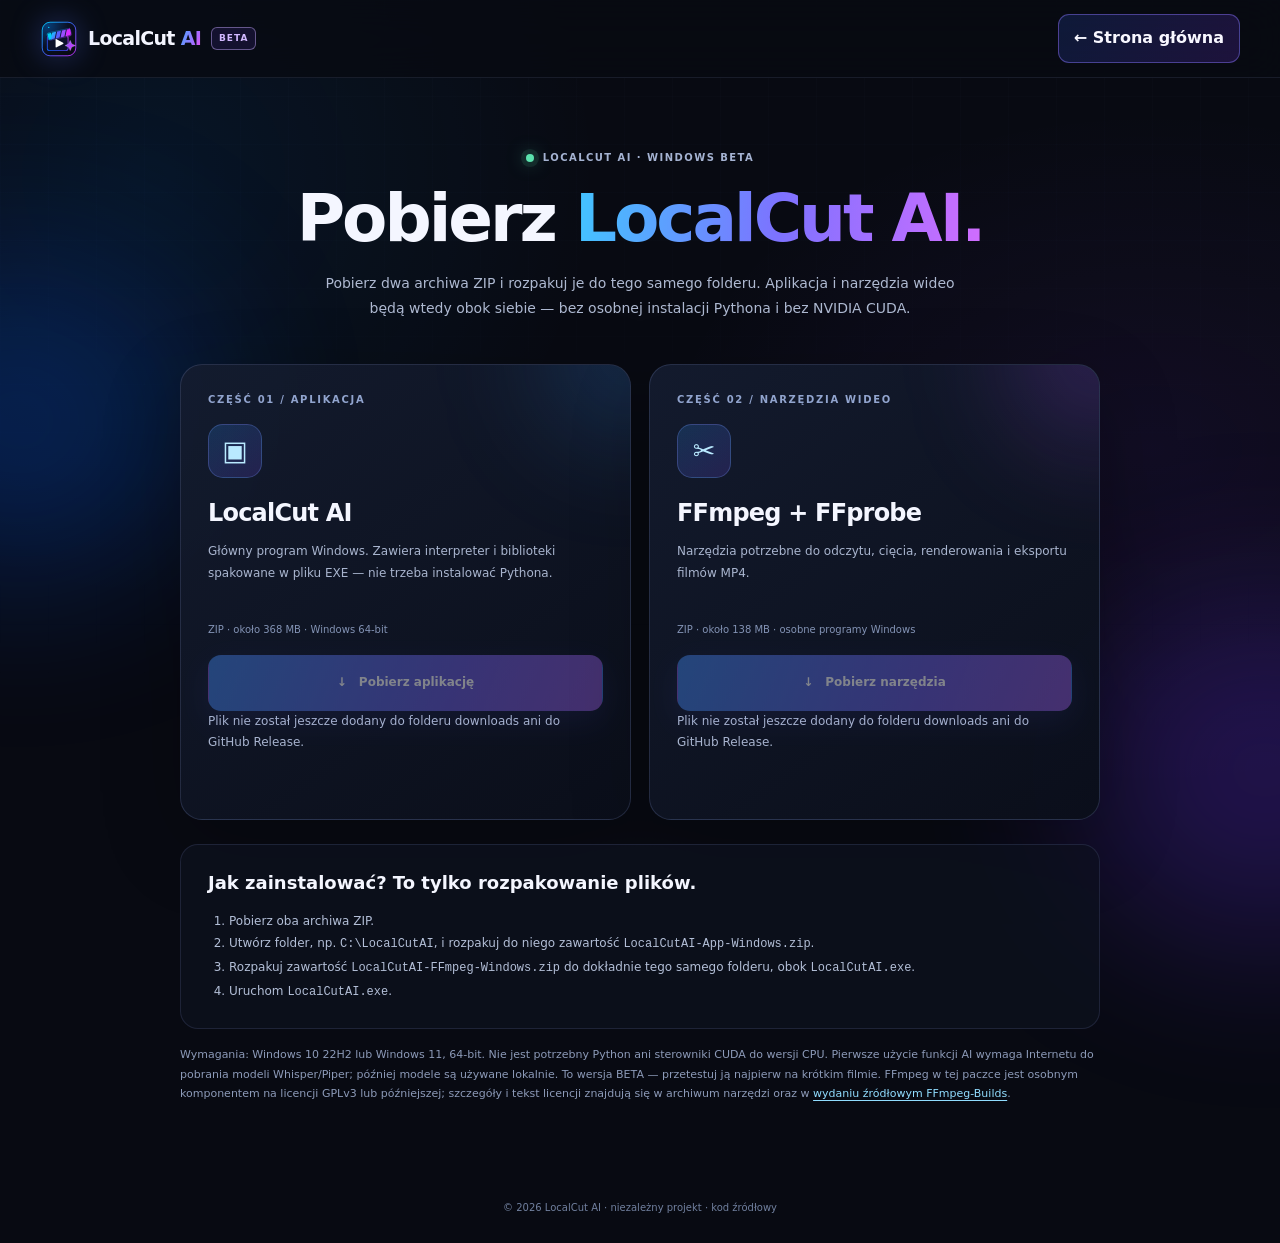
==== commit ba0b7dcf: "Add files via upload" ====
--- a/downloads.html
+++ b/downloads.html
@@ -58,7 +58,7 @@
         <h2>LocalCut AI</h2>
         <p>Główny program Windows. Zawiera interpreter i biblioteki spakowane w pliku EXE — nie trzeba instalować Pythona.</p>
         <div class="part-size">ZIP · około 368 MB · Windows 64-bit</div>
-        <a class="button primary" id="app-download" href="downloads/LocalCutAI-App-Windows.zip" aria-disabled="true"><span>↓</span> Pobierz aplikację</a>
+        <a class="button primary" id="app-download" href="https://github.com/hzzZ1337/LocalCutAI/releases/download/v0.1.0/LocalCutAI-App-Windows.zip" aria-disabled="true"><span>↓</span> Pobierz aplikację</a>
         <p class="part-status" id="app-status" role="status">Sprawdzanie dostępności pliku…</p>
       </article>
       <article class="download-part tools">
@@ -67,7 +67,7 @@
         <h2>FFmpeg + FFprobe</h2>
         <p>Narzędzia potrzebne do odczytu, cięcia, renderowania i eksportu filmów MP4.</p>
         <div class="part-size">ZIP · około 138 MB · osobne programy Windows</div>
-        <a class="button primary" id="ffmpeg-download" href="downloads/LocalCutAI-FFmpeg-Windows.zip" aria-disabled="true"><span>↓</span> Pobierz narzędzia</a>
+        <a class="button primary" id="ffmpeg-download" href="https://github.com/hzzZ1337/LocalCutAI/releases/download/v0.1.0/LocalCutAI-FFmpeg-Windows.zip" aria-disabled="true"><span>↓</span> Pobierz narzędzia</a>
         <p class="part-status" id="ffmpeg-status" role="status">Sprawdzanie dostępności pliku…</p>
       </article>
     </div>
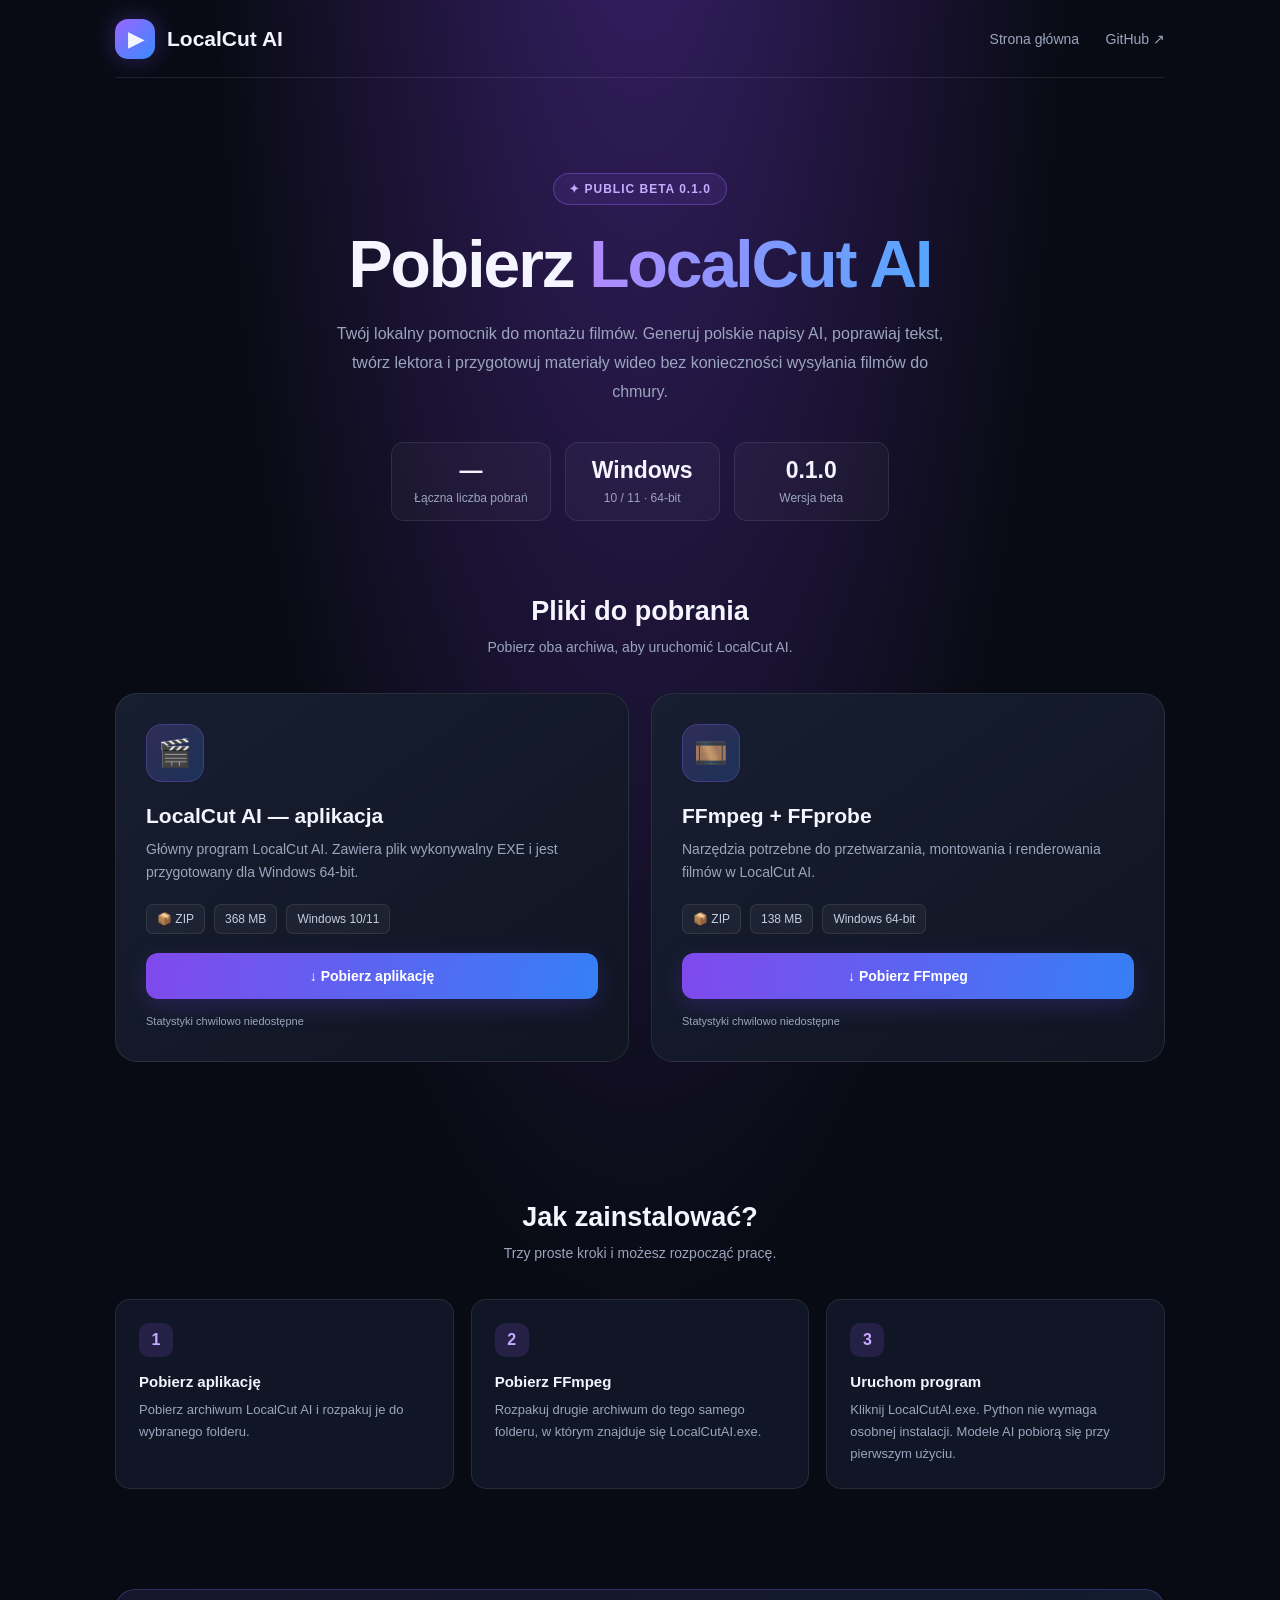
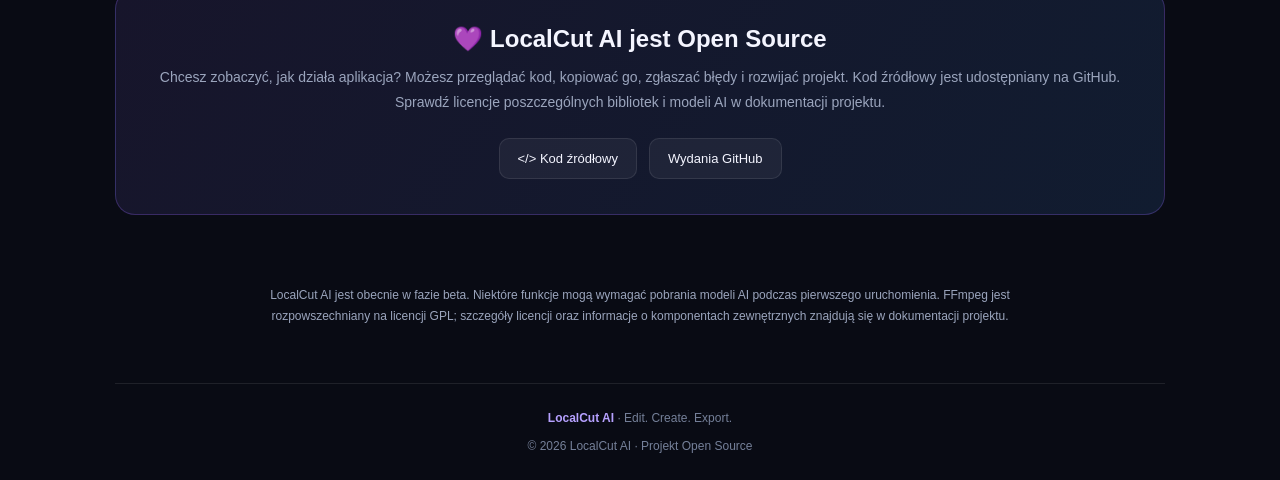
==== commit 795285d1: "Add files via upload" ====
--- a/downloads.html
+++ b/downloads.html
@@ -1,88 +1,696 @@
-<!doctype html>
+
+<!DOCTYPE html>
 <html lang="pl">
 <head>
-  <meta charset="utf-8">
-  <meta name="viewport" content="width=device-width, initial-scale=1">
-  <meta name="theme-color" content="#080a12">
-  <meta name="github-repo" content="" data-note="Ustaw owner/repo, aby pobierać assety z publicznych GitHub Releases">
-  <meta name="description" content="Pobierz LocalCut AI BETA na Windows 10/11 64-bit. Aplikacja i narzędzia FFmpeg.">
-  <title>Pobieranie LocalCut AI — BETA</title>
-  <link rel="icon" type="image/png" href="assets/favicon.png">
-  <link rel="stylesheet" href="style.css">
-  <style>
-    .download-page-main{min-height:calc(100vh - 150px);padding:72px 0 96px;position:relative}
-    .download-page-hero{text-align:center;max-width:760px;margin:0 auto 42px}
-    .download-page-hero .eyebrow{justify-content:center}
-    .download-page-hero h1{font-size:clamp(40px,6vw,66px);line-height:1.04;letter-spacing:-3px;margin:18px 0}
-    .download-page-hero h1 span{background:linear-gradient(95deg,#42c5ff,#7d72ff,#d16dff);color:transparent;background-clip:text}
-    .download-page-hero p{color:#aeb9d1;max-width:640px;margin:0 auto;line-height:1.8;font-size:14px}
-    .download-parts{display:grid;grid-template-columns:repeat(2,minmax(0,1fr));gap:18px;max-width:920px;margin:0 auto}
-    .download-part{position:relative;overflow:hidden;border:1px solid rgba(137,157,218,.2);border-radius:22px;padding:27px;background:linear-gradient(145deg,rgba(20,28,47,.94),rgba(11,15,26,.94));box-shadow:0 24px 80px rgba(0,0,0,.24)}
-    .download-part:before{content:"";position:absolute;width:180px;height:180px;right:-90px;top:-100px;border-radius:50%;filter:blur(55px);background:rgba(54,155,255,.17);pointer-events:none}
-    .download-part.tools:before{background:rgba(171,81,255,.2)}
-    .part-number{font-size:10px;letter-spacing:1.7px;color:#91a4ce;font-weight:800}
-    .part-icon{width:54px;height:54px;border-radius:15px;display:grid;place-items:center;margin:17px 0;background:linear-gradient(145deg,rgba(45,153,255,.19),rgba(127,82,255,.18));border:1px solid rgba(116,155,255,.28);font-size:27px;color:#b9eaff}
-    .download-part h2{font-size:24px;letter-spacing:-.8px;margin:0 0 9px}
-    .download-part p{font-size:12px;color:#a9b5cf;line-height:1.8;min-height:64px;margin:0 0 17px}
-    .part-size{font-size:10px;color:#8393b5;margin:0 0 17px}
-    .download-part .button{width:100%}
-    .download-part .button[aria-disabled="true"]{opacity:.48;pointer-events:none;filter:grayscale(.25)}
-    .part-status{font-size:10px;color:#8797b7;min-height:17px;margin:10px 0 0;line-height:1.6}
-    .download-steps{max-width:920px;margin:24px auto 0;padding:24px 27px;border:1px solid rgba(137,157,218,.15);border-radius:18px;background:rgba(14,19,32,.68)}
-    .download-steps h2{font-size:18px;margin:0 0 13px}
-    .download-steps ol{margin:0;padding-left:21px;color:#b3bfd7;font-size:12px;line-height:1.9}
-    .download-note{max-width:920px;margin:16px auto 0;color:#8c9ab8;font-size:11px;line-height:1.8}
-    .download-note a{color:#91ddff;text-decoration:underline;text-underline-offset:3px}
-    .download-footer{text-align:center;padding:0 20px 30px;color:#71809f;font-size:10px}
-    @media(max-width:720px){.download-page-main{padding-top:50px}.download-parts{grid-template-columns:1fr}.download-part p{min-height:0}.download-page-hero h1{letter-spacing:-2px}}
-  </style>
+<meta charset="UTF-8">
+<meta name="viewport" content="width=device-width, initial-scale=1.0">
+<meta name="theme-color" content="#090b14">
+<title>Pobierz LocalCut AI BETA</title>
+<meta name="description" content="Pobierz LocalCut AI — lokalny program do montażu filmów, automatycznych napisów i lektora AI.">
+
+<style>
+:root {
+    --bg: #090b14;
+    --panel: #111626;
+    --panel2: #171e30;
+    --text: #f4f5ff;
+    --muted: #9ba5bd;
+    --purple: #9865ff;
+    --blue: #388bff;
+    --border: rgba(255,255,255,.09);
+}
+
+* {
+    box-sizing: border-box;
+    margin: 0;
+    padding: 0;
+}
+
+body {
+    font-family: Inter, "Segoe UI", Arial, sans-serif;
+    background:
+        radial-gradient(ellipse at 50% -15%, #39206a 0%, transparent 48%),
+        var(--bg);
+    color: var(--text);
+    min-height: 100vh;
+    overflow-x: hidden;
+}
+
+a {
+    color: inherit;
+    text-decoration: none;
+}
+
+.container {
+    width: min(1050px, 92%);
+    margin: auto;
+}
+
+nav {
+    height: 78px;
+    display: flex;
+    align-items: center;
+    justify-content: space-between;
+    border-bottom: 1px solid var(--border);
+}
+
+.brand {
+    display: flex;
+    align-items: center;
+    gap: 12px;
+    font-weight: 800;
+    font-size: 21px;
+}
+
+.logo {
+    width: 40px;
+    height: 40px;
+    border-radius: 13px;
+    background: linear-gradient(135deg, var(--purple), var(--blue));
+    display: grid;
+    place-items: center;
+    box-shadow: 0 0 25px #7954ff55;
+    font-size: 20px;
+}
+
+.nav-link {
+    color: var(--muted);
+    font-size: 14px;
+    margin-left: 22px;
+    transition: .2s;
+}
+
+.nav-link:hover {
+    color: white;
+}
+
+.hero {
+    text-align: center;
+    padding: 95px 0 55px;
+    animation: appear .8s ease both;
+}
+
+.badge {
+    display: inline-block;
+    padding: 8px 15px;
+    border: 1px solid #9665ff66;
+    background: #9865ff19;
+    color: #c6acff;
+    border-radius: 30px;
+    font-size: 12px;
+    font-weight: 800;
+    letter-spacing: 1px;
+    margin-bottom: 24px;
+}
+
+h1 {
+    font-size: clamp(38px, 7vw, 66px);
+    line-height: 1.08;
+    letter-spacing: -2px;
+    margin-bottom: 20px;
+}
+
+.gradient {
+    background: linear-gradient(90deg, #b18aff, #55a5ff);
+    -webkit-background-clip: text;
+    background-clip: text;
+    color: transparent;
+}
+
+.hero p {
+    color: var(--muted);
+    max-width: 620px;
+    margin: auto;
+    line-height: 1.8;
+    font-size: 16px;
+}
+
+.stats {
+    margin: 35px auto 0;
+    display: flex;
+    justify-content: center;
+    gap: 14px;
+    flex-wrap: wrap;
+}
+
+.stat {
+    background: #ffffff08;
+    border: 1px solid var(--border);
+    padding: 14px 22px;
+    border-radius: 13px;
+    min-width: 155px;
+}
+
+.stat strong {
+    display: block;
+    font-size: 23px;
+    margin-bottom: 4px;
+}
+
+.stat span {
+    color: var(--muted);
+    font-size: 12px;
+}
+
+.download-section {
+    padding: 20px 0 80px;
+}
+
+.section-title {
+    text-align: center;
+    font-size: 27px;
+    margin-bottom: 12px;
+}
+
+.section-description {
+    text-align: center;
+    color: var(--muted);
+    font-size: 14px;
+    margin-bottom: 38px;
+}
+
+.download-grid {
+    display: grid;
+    grid-template-columns: repeat(2, minmax(0, 1fr));
+    gap: 22px;
+}
+
+.download-card {
+    background: linear-gradient(145deg, #171e30, #101522);
+    border: 1px solid var(--border);
+    border-radius: 22px;
+    padding: 30px;
+    position: relative;
+    overflow: hidden;
+    transition: .3s;
+}
+
+.download-card:hover {
+    transform: translateY(-6px);
+    border-color: #9665ff99;
+    box-shadow: 0 15px 45px #0005;
+}
+
+.card-icon {
+    width: 58px;
+    height: 58px;
+    display: grid;
+    place-items: center;
+    background: linear-gradient(135deg, #9865ff33, #388bff33);
+    border: 1px solid #9865ff44;
+    border-radius: 16px;
+    font-size: 27px;
+    margin-bottom: 22px;
+}
+
+.download-card h3 {
+    font-size: 21px;
+    margin-bottom: 10px;
+}
+
+.download-card p {
+    font-size: 14px;
+    line-height: 1.7;
+    color: var(--muted);
+}
+
+.file-info {
+    display: flex;
+    gap: 9px;
+    flex-wrap: wrap;
+    margin: 19px 0;
+}
+
+.file-info span {
+    background: #ffffff0b;
+    border: 1px solid var(--border);
+    border-radius: 7px;
+    padding: 7px 10px;
+    color: #c5cce0;
+    font-size: 12px;
+}
+
+.button {
+    display: flex;
+    justify-content: center;
+    align-items: center;
+    gap: 9px;
+    width: 100%;
+    padding: 15px 20px;
+    border-radius: 12px;
+    font-weight: 750;
+    font-size: 14px;
+    transition: .25s;
+    cursor: pointer;
+    border: none;
+}
+
+.primary {
+    color: white;
+    background: linear-gradient(100deg, #8149ed, #367ff5);
+    box-shadow: 0 7px 24px #7548ff35;
+}
+
+.primary:hover {
+    transform: translateY(-2px);
+    box-shadow: 0 9px 32px #7548ff66;
+}
+
+.secondary {
+    background: #ffffff0a;
+    border: 1px solid var(--border);
+    color: white;
+}
+
+.secondary:hover {
+    background: #ffffff16;
+}
+
+.instructions {
+    padding: 60px 0;
+}
+
+.steps {
+    display: grid;
+    grid-template-columns: repeat(3, 1fr);
+    gap: 17px;
+    margin-top: 30px;
+}
+
+.step {
+    background: var(--panel);
+    border: 1px solid var(--border);
+    border-radius: 15px;
+    padding: 23px;
+}
+
+.step-number {
+    width: 34px;
+    height: 34px;
+    background: #9865ff25;
+    color: #c7aaff;
+    border-radius: 10px;
+    display: grid;
+    place-items: center;
+    margin-bottom: 16px;
+    font-weight: 800;
+}
+
+.step h3 {
+    font-size: 15px;
+    margin-bottom: 9px;
+}
+
+.step p {
+    color: var(--muted);
+    font-size: 13px;
+    line-height: 1.7;
+}
+
+.source-box {
+    margin: 40px 0 70px;
+    padding: 35px;
+    background: linear-gradient(125deg, #17152b, #111c30);
+    border: 1px solid #9665ff44;
+    border-radius: 20px;
+    text-align: center;
+}
+
+.source-box h2 {
+    margin-bottom: 12px;
+}
+
+.source-box p {
+    color: var(--muted);
+    font-size: 14px;
+    line-height: 1.8;
+    margin-bottom: 22px;
+}
+
+.source-links {
+    display: flex;
+    justify-content: center;
+    gap: 12px;
+    flex-wrap: wrap;
+}
+
+.source-links a {
+    padding: 12px 18px;
+    background: #ffffff0d;
+    border: 1px solid var(--border);
+    border-radius: 10px;
+    font-size: 13px;
+    transition: .2s;
+}
+
+.source-links a:hover {
+    background: #ffffff19;
+}
+
+.notice {
+    color: var(--muted);
+    font-size: 12px;
+    line-height: 1.8;
+    text-align: center;
+    max-width: 760px;
+    margin: 0 auto 55px;
+}
+
+footer {
+    border-top: 1px solid var(--border);
+    padding: 27px 0;
+    text-align: center;
+    color: #758099;
+    font-size: 12px;
+}
+
+footer strong {
+    color: #b6a1ff;
+}
+
+@keyframes appear {
+    from {
+        opacity: 0;
+        transform: translateY(20px);
+    }
+    to {
+        opacity: 1;
+        transform: translateY(0);
+    }
+}
+
+@media (max-width: 700px) {
+    .download-grid {
+        grid-template-columns: 1fr;
+    }
+
+    .steps {
+        grid-template-columns: 1fr;
+    }
+
+    .hero {
+        padding-top: 65px;
+    }
+
+    h1 {
+        letter-spacing: -1px;
+    }
+
+    .nav-link {
+        margin-left: 10px;
+        font-size: 12px;
+    }
+
+    .download-card {
+        padding: 23px;
+    }
+
+    .source-box {
+        padding: 25px 18px;
+    }
+}
+</style>
 </head>
+
 <body>
-  <div class="scroll-progress" id="scroll-progress"></div>
-  <div class="ambient ambient-one" aria-hidden="true"></div>
-  <div class="ambient ambient-two" aria-hidden="true"></div>
-  <header class="topbar">
-    <a class="brand" href="index.html"><img src="assets/localcutai-logo.svg" alt="" width="38" height="38"><span>LocalCut <b>AI</b></span><span class="beta-mark">BETA</span></a>
-    <a class="nav-download" href="index.html">← Strona główna</a>
-  </header>
-  <main class="download-page-main container">
-    <div class="download-page-hero reveal is-visible">
-      <div class="eyebrow"><span class="pulse-dot"></span> LOCALCUT AI · WINDOWS BETA</div>
-      <h1>Pobierz <span>LocalCut AI.</span></h1>
-      <p>Pobierz dwa archiwa ZIP i rozpakuj je do tego samego folderu. Aplikacja i narzędzia wideo będą wtedy obok siebie — bez osobnej instalacji Pythona i bez NVIDIA CUDA.</p>
+
+<div class="container">
+
+<nav>
+    <a class="brand" href="index.html">
+        <div class="logo">▶</div>
+        LocalCut AI
+    </a>
+
+    <div>
+        <a class="nav-link" href="index.html">Strona główna</a>
+        <a class="nav-link" href="https://github.com/hzzZ1337/LocalCutAI" target="_blank" rel="noopener">GitHub ↗</a>
     </div>
-    <div class="download-parts">
-      <article class="download-part">
-        <div class="part-number">CZĘŚĆ 01 / APLIKACJA</div>
-        <div class="part-icon">▣</div>
-        <h2>LocalCut AI</h2>
-        <p>Główny program Windows. Zawiera interpreter i biblioteki spakowane w pliku EXE — nie trzeba instalować Pythona.</p>
-        <div class="part-size">ZIP · około 368 MB · Windows 64-bit</div>
-        <a class="button primary" id="app-download" href="https://github.com/hzzZ1337/LocalCutAI/releases/download/v0.1.0/LocalCutAI-App-Windows.zip" aria-disabled="true"><span>↓</span> Pobierz aplikację</a>
-        <p class="part-status" id="app-status" role="status">Sprawdzanie dostępności pliku…</p>
-      </article>
-      <article class="download-part tools">
-        <div class="part-number">CZĘŚĆ 02 / NARZĘDZIA WIDEO</div>
-        <div class="part-icon">✂</div>
-        <h2>FFmpeg + FFprobe</h2>
-        <p>Narzędzia potrzebne do odczytu, cięcia, renderowania i eksportu filmów MP4.</p>
-        <div class="part-size">ZIP · około 138 MB · osobne programy Windows</div>
-        <a class="button primary" id="ffmpeg-download" href="https://github.com/hzzZ1337/LocalCutAI/releases/download/v0.1.0/LocalCutAI-FFmpeg-Windows.zip" aria-disabled="true"><span>↓</span> Pobierz narzędzia</a>
-        <p class="part-status" id="ffmpeg-status" role="status">Sprawdzanie dostępności pliku…</p>
-      </article>
+</nav>
+
+<header class="hero">
+    <span class="badge">✦ PUBLIC BETA 0.1.0</span>
+
+    <h1>
+        Pobierz <span class="gradient">LocalCut AI</span>
+    </h1>
+
+    <p>
+        Twój lokalny pomocnik do montażu filmów.
+        Generuj polskie napisy AI, poprawiaj tekst,
+        twórz lektora i przygotowuj materiały wideo
+        bez konieczności wysyłania filmów do chmury.
+    </p>
+
+    <div class="stats">
+        <div class="stat">
+            <strong id="total-downloads">—</strong>
+            <span>Łączna liczba pobrań</span>
+        </div>
+
+        <div class="stat">
+            <strong>Windows</strong>
+            <span>10 / 11 · 64-bit</span>
+        </div>
+
+        <div class="stat">
+            <strong>0.1.0</strong>
+            <span>Wersja beta</span>
+        </div>
     </div>
-    <section class="download-steps reveal is-visible">
-      <h2>Jak zainstalować? To tylko rozpakowanie plików.</h2>
-      <ol>
-        <li>Pobierz oba archiwa ZIP.</li>
-        <li>Utwórz folder, np. <code>C:\LocalCutAI</code>, i rozpakuj do niego zawartość <code>LocalCutAI-App-Windows.zip</code>.</li>
-        <li>Rozpakuj zawartość <code>LocalCutAI-FFmpeg-Windows.zip</code> do dokładnie tego samego folderu, obok <code>LocalCutAI.exe</code>.</li>
-        <li>Uruchom <code>LocalCutAI.exe</code>.</li>
-      </ol>
-    </section>
-    <p class="download-note">Wymagania: Windows 10 22H2 lub Windows 11, 64-bit. Nie jest potrzebny Python ani sterowniki CUDA do wersji CPU. Pierwsze użycie funkcji AI wymaga Internetu do pobrania modeli Whisper/Piper; później modele są używane lokalnie. To wersja BETA — przetestuj ją najpierw na krótkim filmie. FFmpeg w tej paczce jest osobnym komponentem na licencji GPLv3 lub późniejszej; szczegóły i tekst licencji znajdują się w archiwum narzędzi oraz w <a href="https://github.com/BtbN/FFmpeg-Builds/releases/tag/autobuild-2026-10-27-18-38" target="_blank" rel="noopener">wydaniu źródłowym FFmpeg-Builds</a>.</p>
-  </main>
-  <footer class="download-footer">© <span id="year"></span> LocalCut AI · niezależny projekt · <a href="index.html#source">kod źródłowy</a></footer>
-  <script src="download-page.js"></script>
+</header>
+
+<section class="download-section">
+
+    <h2 class="section-title">Pliki do pobrania</h2>
+
+    <p class="section-description">
+        Pobierz oba archiwa, aby uruchomić LocalCut AI.
+    </p>
+
+    <div class="download-grid">
+
+        <article class="download-card">
+            <div class="card-icon">🎬</div>
+
+            <h3>LocalCut AI — aplikacja</h3>
+
+            <p>
+                Główny program LocalCut AI.
+                Zawiera plik wykonywalny EXE
+                i jest przygotowany dla Windows 64-bit.
+            </p>
+
+            <div class="file-info">
+                <span>📦 ZIP</span>
+                <span>368 MB</span>
+                <span>Windows 10/11</span>
+            </div>
+
+            <a class="button primary"
+               id="app-download"
+               href="https://github.com/hzzZ1337/LocalCutAI/releases/download/v0.1.0/LocalCutAI-App-Windows.zip">
+                ↓ Pobierz aplikację
+            </a>
+
+            <p style="margin-top:13px;font-size:11px" id="app-downloads">
+                Pobrania: sprawdzanie...
+            </p>
+        </article>
+
+        <article class="download-card">
+            <div class="card-icon">🎞️</div>
+
+            <h3>FFmpeg + FFprobe</h3>
+
+            <p>
+                Narzędzia potrzebne do przetwarzania,
+                montowania i renderowania filmów
+                w LocalCut AI.
+            </p>
+
+            <div class="file-info">
+                <span>📦 ZIP</span>
+                <span>138 MB</span>
+                <span>Windows 64-bit</span>
+            </div>
+
+            <a class="button primary"
+               id="ffmpeg-download"
+               href="https://github.com/hzzZ1337/LocalCutAI/releases/download/v0.1.0/LocalCutAI-FFmpeg-Windows.zip">
+                ↓ Pobierz FFmpeg
+            </a>
+
+            <p style="margin-top:13px;font-size:11px" id="ffmpeg-downloads">
+                Pobrania: sprawdzanie...
+            </p>
+        </article>
+
+    </div>
+</section>
+
+<section class="instructions">
+    <h2 class="section-title">Jak zainstalować?</h2>
+
+    <p class="section-description">
+        Trzy proste kroki i możesz rozpocząć pracę.
+    </p>
+
+    <div class="steps">
+
+        <div class="step">
+            <div class="step-number">1</div>
+            <h3>Pobierz aplikację</h3>
+            <p>
+                Pobierz archiwum LocalCut AI
+                i rozpakuj je do wybranego folderu.
+            </p>
+        </div>
+
+        <div class="step">
+            <div class="step-number">2</div>
+            <h3>Pobierz FFmpeg</h3>
+            <p>
+                Rozpakuj drugie archiwum
+                do tego samego folderu,
+                w którym znajduje się LocalCutAI.exe.
+            </p>
+        </div>
+
+        <div class="step">
+            <div class="step-number">3</div>
+            <h3>Uruchom program</h3>
+            <p>
+                Kliknij LocalCutAI.exe.
+                Python nie wymaga osobnej instalacji.
+                Modele AI pobiorą się przy pierwszym użyciu.
+            </p>
+        </div>
+
+    </div>
+</section>
+
+<section class="source-box">
+    <h2>💜 LocalCut AI jest Open Source</h2>
+
+    <p>
+        Chcesz zobaczyć, jak działa aplikacja?
+        Możesz przeglądać kod, kopiować go,
+        zgłaszać błędy i rozwijać projekt.
+        Kod źródłowy jest udostępniany na GitHub.
+        Sprawdź licencje poszczególnych bibliotek
+        i modeli AI w dokumentacji projektu.
+    </p>
+
+    <div class="source-links">
+        <a href="https://github.com/hzzZ1337/LocalCutAI"
+           target="_blank" rel="noopener">
+            &lt;/&gt; Kod źródłowy
+        </a>
+
+        <a href="https://github.com/hzzZ1337/LocalCutAI/releases"
+           target="_blank" rel="noopener">
+            Wydania GitHub
+        </a>
+    </div>
+</section>
+
+<p class="notice">
+    LocalCut AI jest obecnie w fazie beta.
+    Niektóre funkcje mogą wymagać pobrania modeli AI
+    podczas pierwszego uruchomienia.
+    FFmpeg jest rozpowszechniany na licencji GPL;
+    szczegóły licencji oraz informacje o komponentach
+    zewnętrznych znajdują się w dokumentacji projektu.
+</p>
+
+<footer>
+    <strong>LocalCut AI</strong> · Edit. Create. Export.
+    <br><br>
+    © 2026 LocalCut AI · Projekt Open Source
+</footer>
+
+</div>
+
+<script>
+const OWNER = "hzzZ1337";
+const REPOSITORY = "LocalCutAI";
+const VERSION = "v0.1.0";
+
+const FILES = {
+    app: "LocalCutAI-App-Windows.zip",
+    ffmpeg: "LocalCutAI-FFmpeg-Windows.zip"
+};
+
+const fallbackLinks = {
+    app: `https://github.com/${OWNER}/${REPOSITORY}/releases/download/${VERSION}/${FILES.app}`,
+    ffmpeg: `https://github.com/${OWNER}/${REPOSITORY}/releases/download/${VERSION}/${FILES.ffmpeg}`
+};
+
+async function updateDownloadStats() {
+    const totalElement = document.getElementById("total-downloads");
+    const appElement = document.getElementById("app-downloads");
+    const ffmpegElement = document.getElementById("ffmpeg-downloads");
+
+    try {
+        const response = await fetch(
+            `https://api.github.com/repos/${OWNER}/${REPOSITORY}/releases/tags/${VERSION}`,
+            {
+                headers: {
+                    "Accept": "application/vnd.github+json"
+                }
+            }
+        );
+
+        if (!response.ok) {
+            throw new Error("Nie znaleziono wydania");
+        }
+
+        const release = await response.json();
+
+        const appAsset = release.assets.find(
+            asset => asset.name === FILES.app
+        );
+
+        const ffmpegAsset = release.assets.find(
+            asset => asset.name === FILES.ffmpeg
+        );
+
+        const appCount = appAsset ? appAsset.download_count : 0;
+        const ffmpegCount = ffmpegAsset ? ffmpegAsset.download_count : 0;
+
+        totalElement.textContent = (
+            appCount + ffmpegCount
+        ).toLocaleString("pl-PL");
+
+        appElement.textContent =
+            `Pobrania aplikacji: ${appCount.toLocaleString("pl-PL")}`;
+
+        ffmpegElement.textContent =
+            `Pobrania FFmpeg: ${ffmpegCount.toLocaleString("pl-PL")}`;
+
+        // Użyj dokładnych adresów plików z wydania GitHub.
+        if (appAsset) {
+            document.getElementById("app-download").href =
+                appAsset.browser_download_url;
+        }
+
+        if (ffmpegAsset) {
+            document.getElementById("ffmpeg-download").href =
+                ffmpegAsset.browser_download_url;
+        }
+
+    } catch (error) {
+        totalElement.textContent = "—";
+        appElement.textContent = "Statystyki chwilowo niedostępne";
+        ffmpegElement.textContent = "Statystyki chwilowo niedostępne";
+
+        console.warn("Nie udało się pobrać statystyk GitHub:", error);
+    }
+}
+
+updateDownloadStats();
+</script>
+
 </body>
 </html>
